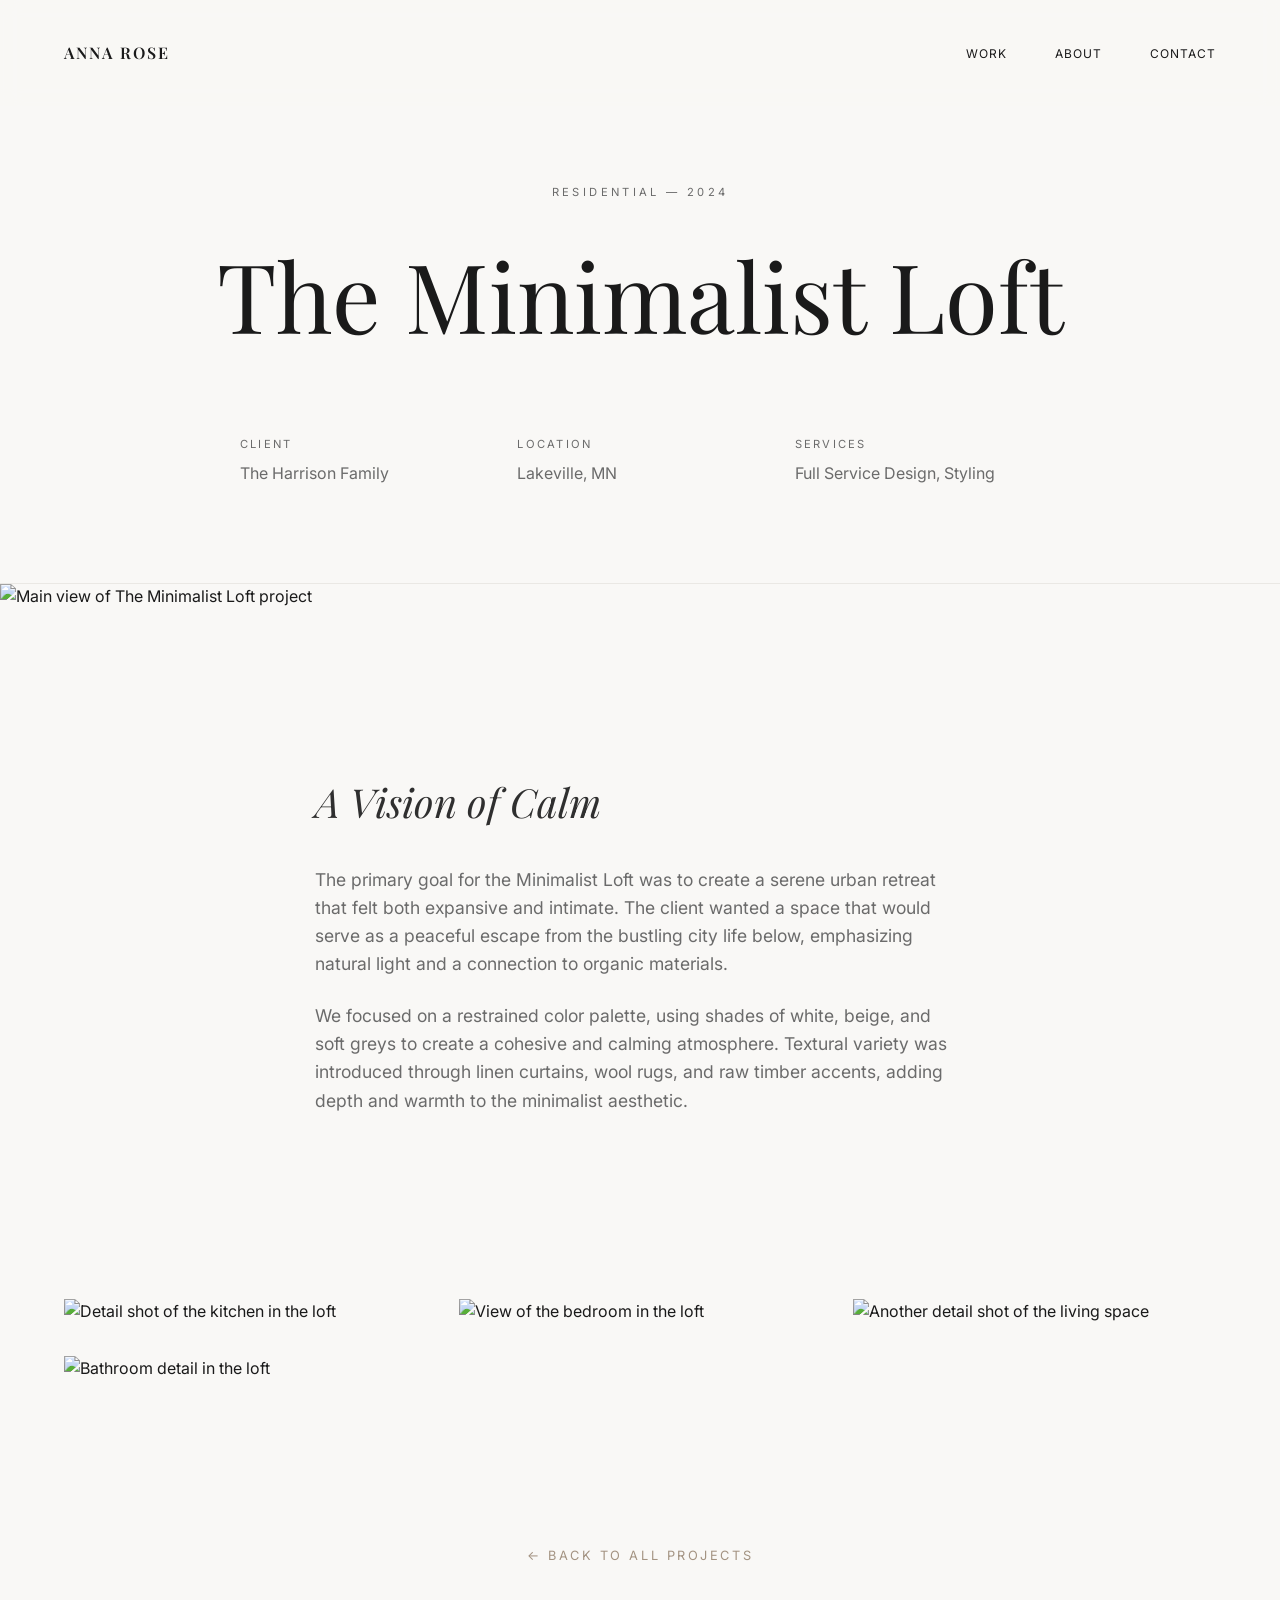
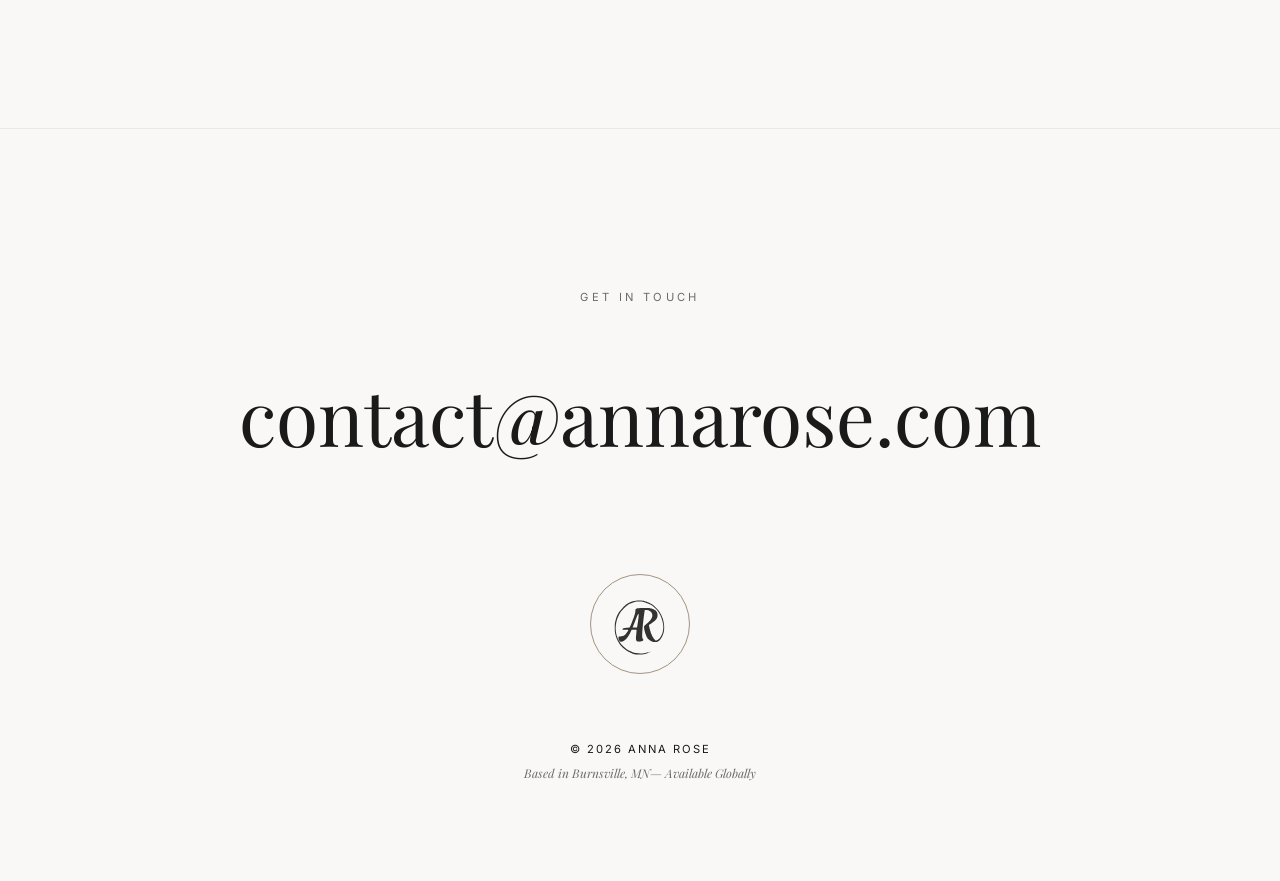
==== projects/project_template.html @ aa79d765 "Added other project pages. Descriptions still need to be done." ====
<!DOCTYPE html>
<html lang="en">
<head>
    <meta charset="UTF-8">
    <meta name="viewport" content="width=device-width, initial-scale=1.0">
    <title>Project Name | Anna Rose</title>
    <link rel="preconnect" href="https://fonts.googleapis.com">
    <link rel="preconnect" href="https://fonts.gstatic.com" crossorigin>
    <link href="https://fonts.googleapis.com/css2?family=Inter:wght@300;400&family=Playfair+Display:ital,wght@0,400;0,600;1,400&display=swap" rel="stylesheet">
    <link rel="stylesheet" href="../style.css">
    <link rel="stylesheet" href="style.css">
</head>
<body>

    <nav class="navbar">
        <a href="../index.html" class="logo">ANNA ROSE</a>
        <ul class="nav-links">
            <li><a href="../index.html#work">Work</a></li>
            <li><a href="../index.html#about">About</a></li>
            <li><a href="../index.html#contact">Contact</a></li>
        </ul>
    </nav>

    <main class="project-detail-page">
        <header class="project-header reveal">
            <div class="project-title-container">
                <span class="eyebrow">Residential — 2024</span>
                <h1>The Minimalist Loft</h1>
            </div>
            <div class="project-meta-grid">
                <div>
                    <h4>Client</h4>
                    <p>The Harrison Family</p>
                </div>
                <div>
                    <h4>Location</h4>
                    <p>Lakeville, MN</p>
                </div>
                <div>
                    <h4>Services</h4>
                    <p>Full Service Design, Styling</p>
                </div>
            </div>
        </header>

        <section class="project-hero-image reveal">
            <img src="../graphics/hero-image-1.jpg" alt="Main view of The Minimalist Loft project">
        </section>

        <section class="project-story reveal">
            <div class="story-content">
                <h3>A Vision of Calm</h3>
                <p>The primary goal for the Minimalist Loft was to create a serene urban retreat that felt both expansive and intimate. The client wanted a space that would serve as a peaceful escape from the bustling city life below, emphasizing natural light and a connection to organic materials.</p>
                <p>We focused on a restrained color palette, using shades of white, beige, and soft greys to create a cohesive and calming atmosphere. Textural variety was introduced through linen curtains, wool rugs, and raw timber accents, adding depth and warmth to the minimalist aesthetic.</p>
            </div>
        </section>

        <section class="project-gallery reveal">
            <div class="gallery-grid">
                <img src="../graphics/project-kitchen-portrait.jpg" alt="Detail shot of the kitchen in the loft">
                <img src="../graphics/project-lakeside-portrait.jpg" alt="View of the bedroom in the loft">
                <img src="../graphics/Rendering2.jpeg" alt="Another detail shot of the living space">
                <img src="../graphics/Rendering3.jpeg" alt="Bathroom detail in the loft">
            </div>
        </section>

        <div class="back-to-work reveal">
            <a href="../index.html#work">← Back to All Projects</a>
        </div>

    </main>

    <footer id="contact" class="reveal">
        <div class="footer-container">
            <span class="eyebrow">Get in Touch</span>
            <a href="mailto:contact@annarose.com" class="footer-email">contact@annarose.com</a>

            <div class="footer-stamp-area">
                <div class="seal">
                    <img src="../graphics/logo.svg" alt="AR" class="seal-logo">
                </div>

                <div class="footer-info">
                    <p class="copyright">&copy; 2026 Anna Rose</p>
                    <p class="location">Based in Burnsville, MN&mdash; Available Globally</p>
                </div>
            </div>
        </div>
    </footer>

    <script src="../script.js"></script>
</body>
</html>
---- style.css ----
:root {
    --bg: #F9F8F6; /* Warm off-white */
    --text: #1A1A1A;
    --secondary: #6B6B6B;
    --accent: #A39382;
    --gutter: 5vw;
}

* { margin: 0; padding: 0; box-sizing: border-box; }

body {
    background-color: var(--bg);
    color: var(--text);
    font-family: 'Inter', sans-serif;
    line-height: 1.6;
    overflow-x: hidden;
}

/* Typography */
h1, h2, h3 { font-family: 'Playfair Display', serif; font-weight: 400; }
em { font-family: 'Playfair Display', serif; font-style: italic; }
.eyebrow { 
    display: block; 
    text-transform: uppercase; 
    letter-spacing: 0.3em; 
    font-size: 0.7rem; 
    color: var(--secondary);
    margin-bottom: 1rem;
}

/* Navbar */
.navbar {
    display: flex;
    justify-content: space-between;
    align-items: center;
    padding: 2.5rem var(--gutter);
    position: fixed;
    width: 100%;
    top: 0;
    z-index: 1000;
    background: rgba(249, 248, 246, 0.8);
    backdrop-filter: blur(10px);
}

.logo { 
    font-family: 'Playfair Display', serif; 
    font-weight: 600; 
    letter-spacing: 2px; 
    text-decoration: none;
    color: var(--text);
}
.nav-links { display: flex; list-style: none; gap: 3rem; }
.nav-links a { text-decoration: none; color: var(--text); font-size: 0.75rem; text-transform: uppercase; letter-spacing: 1px; }

/* Hero */
.hero { min-height: 100vh; display: flex; align-items: center; padding: 0 var(--gutter); }
.hero-container { 
    display: grid; 
    grid-template-columns: 1.2fr 1fr; 
    gap: 4rem; 
    align-items: center; 
}
.hero h1 { font-size: clamp(2.5rem, 6vw, 5rem); line-height: 1.1; margin-bottom: 2rem; }
.hero p { max-width: 400px; color: var(--secondary); font-size: 1.1rem; }
.hero-image img { width: 100%; height: 70vh; object-fit: cover; }

.carousel {
    position: relative;
    width: 100%;
    height: 70vh; /* Matches your current hero image height */
    overflow: hidden;
}

.carousel-track {
    width: 100%;
    height: 100%;
    position: relative;
}

.slide {
    position: absolute;
    top: 0;
    left: 0;
    width: 100%;
    height: 100%;
    opacity: 0;
    transition: opacity 1.2s cubic-bezier(0.22, 1, 0.36, 1);
    z-index: 1;
}

.slide.active {
    opacity: 1;
    z-index: 2;
}

.slide img {
    width: 100%;
    height: 100%;
    object-fit: cover;
}

/* Navigation Dots */
.carousel-dots {
    position: absolute;
    bottom: 2rem;
    left: 50%;
    transform: translateX(-50%);
    display: flex;
    gap: 1rem;
    z-index: 10;
}

.dot {
    width: 8px;
    height: 8px;
    border: 1px solid var(--accent);
    border-radius: 50%;
    cursor: pointer;
    transition: background 0.3s ease;
}

.dot.active {
    background: var(--accent);
}

/* --- Thin Line Styling --- */
.section-header {
    margin-bottom: 4rem;
    padding: 0 var(--gutter);
}

.thin-line {
    border: none;
    border-top: 1px solid #EAE8E4; /* Very light gray for luxury feel */
    width: 100%;
    margin-top: 1.5rem;
}

/* --- The Selected Grid --- */
.structured-grid {
    display: grid;
    grid-template-columns: repeat(2, 1fr); /* 2-column layout for a cleaner look */
    gap: 4rem var(--gutter);
    padding: 0 var(--gutter) 10rem;
}

/* --- About Section --- */
.about {
    padding: 10rem var(--gutter);
}

.about-container {
    display: grid;
    grid-template-columns: 1fr 0.8fr; /* Text on left, image on right */
    gap: 4rem;
    align-items: center;
}

.about-text h3 {
    font-size: 2.5rem; /* A bit smaller than section headers */
    margin-bottom: 2rem;
    font-style: italic;
    opacity: 0.9;
}

.about-text p {
    color: var(--secondary);
    max-width: 50ch; /* Good for readability */
    margin-bottom: 1.5rem;
}

.about-image img {
    width: 100%;
    height: 60vh;
    object-fit: cover;
}
/* Project Card Structure */
.project-card {
    display: flex;
    flex-direction: column;
    text-decoration: none;
    color: inherit;
    transition: transform 0.4s cubic-bezier(0.22, 1, 0.36, 1);
}

.project-card:hover {
    transform: translateY(-8px);
}

.project-card .image-wrapper {
    width: 100%;
    aspect-ratio: 4/5; /* Consistent sizing makes it look like a grid */
    overflow: hidden;
    margin-bottom: 1.5rem;
}

.project-card img {
    width: 100%;
    height: 100%;
    object-fit: cover;
}

/* Statement Block */
.statement-block { grid-column: 3 / span 8; text-align: center; padding: 5rem 0; }
.statement-block h2 { font-size: clamp(1.5rem, 4vw, 3rem); font-style: italic; color: var(--text); opacity: 0.8; }

/* Services */
.services { padding: 10rem var(--gutter); border-top: 1px solid #EAE8E4; }
.services-header { margin-bottom: 4rem; }
.services-header h2 { font-size: 3rem; }
.service-row { 
    display: flex; 
    padding: 3rem 0; 
    border-bottom: 1px solid #EAE8E4; 
    gap: 4rem; 
}
.service-num { font-size: 0.8rem; color: var(--accent); padding-top: 0.5rem; }
.service-content h3 { font-size: 1.8rem; margin-bottom: 1rem; }
.service-content p { max-width: 500px; color: var(--secondary); }

/* Testimonial */
.testimonial { padding: 12rem var(--gutter); text-align: center; background-color: #F3F1EE; }
.quote-container p { font-family: 'Playfair Display', serif; font-size: clamp(1.8rem, 4vw, 3.2rem); font-style: italic; margin-bottom: 2.5rem; line-height: 1.3; }
.author { text-transform: uppercase; letter-spacing: 3px; font-size: 0.8rem; color: var(--accent); }

/* Footer Centralization */
footer {
    padding: 10rem var(--gutter) 6rem;
    text-align: center;
    background-color: var(--bg); /* Keeps it seamless with the body */
    border-top: 1px solid #EAE8E4;
}

.footer-container {
    max-width: 800px;
    margin: 0 auto;
    display: flex;
    flex-direction: column;
    align-items: center;
}

.footer-email {
    font-family: 'Playfair Display', serif;
    font-size: clamp(2rem, 6vw, 5rem);
    text-decoration: none;
    color: var(--text);
    display: inline-block;
    margin: 2rem 0 6rem;
    transition: opacity 0.4s ease;
    border-bottom: 1px solid transparent;
}

.footer-email:hover {
    opacity: 0.5;
    border-bottom: 1px solid var(--text);
}

/* The Stamp (Seal) Styling */
.footer-stamp-area {
    display: flex;
    flex-direction: column;
    align-items: center;
    gap: 2rem;
}

/* The Stamp (Seal) Container */
.seal {
    width: 100px;
    height: 100px;
    border: 1px solid var(--accent);
    border-radius: 50%;
    display: flex;
    align-items: center;
    justify-content: center;
    overflow: hidden;
    position: relative;
    margin: 0 auto 2rem;
    background-color: transparent;
    
    /* This creates the smooth 'light rotation' effect */
    transition: transform 0.8s cubic-bezier(0.16, 1, 0.3, 1);
}

/* The Image inside the seal */
.seal-logo {
    width: 70%; 
    height: auto;
    object-fit: contain;
    /* Keeps the logo matching your sophisticated color palette */
    filter: grayscale(100%); 
    opacity: 0.8;
    transition: opacity 0.4s ease;
}

/* The Subtle "Double Ring" Architectural Detail */
.seal::after {
    content: '';
    position: absolute;
    width: 110px;
    height: 110px;
    border: 1px solid rgba(163, 147, 130, 0.2);
    border-radius: 50%;
    pointer-events: none; /* Prevents the ring from interfering with clicks */
}

/* Hover Interaction: Light Rotation and Scale */
.seal:hover {
    /* Rotates 15 degrees and scales slightly for a 'stamped' feel */
    transform: rotate(15deg) scale(1.05);
}

.seal:hover .seal-logo {
    opacity: 1;
}

/* Typography Footer Info */
.footer-info {
    line-height: 2;
}

.footer-info .copyright {
    text-transform: uppercase;
    letter-spacing: 2px;
    font-size: 0.7rem;
    color: var(--text);
}

.footer-info .location {
    font-size: 0.75rem;
    color: var(--secondary);
    font-style: italic;
    font-family: 'Playfair Display', serif;
}
/* Reveal Animations */
.reveal { opacity: 0; transform: translateY(40px); transition: all 1.2s cubic-bezier(0.22, 1, 0.36, 1); }
.reveal.active { opacity: 1; transform: translateY(0); }

/* Responsive */
@media (max-width: 900px) {
    .hero-container { grid-template-columns: 1fr; }
    .editorial-grid { display: flex; flex-direction: column; gap: 8rem; }
    .project-small { margin-top: 0; }
    .service-row { flex-direction: column; gap: 1rem; }
    .footer-bottom { flex-direction: column; align-items: center; text-align: center; gap: 2rem; }
    .footer-location { text-align: center; }
    .structured-grid {
        grid-template-columns: 1fr; /* Single column for mobile */
        gap: 6rem;
    }

    .about-container {
        grid-template-columns: 1fr;
        gap: 4rem;
    }

    .about-image {
        grid-row: 1; /* Move image to the top on mobile */
    }
}
---- projects/style.css ----
/* --- Project Detail Page --- */
.project-detail-page {
    padding-top: 120px; /* Offset for fixed navbar */
}

.project-header {
    padding: 4rem var(--gutter) 6rem;
    text-align: center;
    border-bottom: 1px solid #EAE8E4;
}

.project-header h1 {
    font-size: clamp(3rem, 8vw, 6rem);
    margin-top: 1rem;
    margin-bottom: 4rem;
}

.project-meta-grid {
    display: grid;
    grid-template-columns: repeat(3, 1fr);
    gap: 2rem;
    max-width: 800px;
    margin: 0 auto;
    text-align: left;
}

.project-meta-grid h4 {
    text-transform: uppercase;
    letter-spacing: 0.2em;
    font-size: 0.7rem;
    color: var(--secondary);
    margin-bottom: 0.5rem;
    font-family: 'Inter', sans-serif;
    font-weight: 400;
}

.project-meta-grid p {
    color: var(--secondary);
}

.project-hero-image img {
    width: 100%;
    height: 85vh;
    object-fit: cover;
}

.project-story {
    padding: 10rem var(--gutter);
    display: flex;
    justify-content: center;
}

.story-content {
    max-width: 65ch;
}

.story-content h3 {
    font-size: 2.5rem;
    font-style: italic;
    margin-bottom: 2rem;
    opacity: 0.9;
}

.story-content p {
    color: var(--secondary);
    margin-bottom: 1.5rem;
    font-size: 1.1rem;
}

.project-gallery {
    padding: 0 var(--gutter) 10rem;
}

.gallery-grid {
    display: grid;
    grid-template-columns: repeat(auto-fit, minmax(350px, 1fr));
    gap: 2rem;
}

.gallery-grid img {
    width: 100%;
    height: auto;
    object-fit: cover;
}

.back-to-work {
    text-align: center;
    padding-bottom: 10rem;
}

.back-to-work a {
    color: var(--accent);
    text-decoration: none;
    text-transform: uppercase;
    letter-spacing: 0.2em;
    font-size: 0.8rem;
    border-bottom: 1px solid transparent;
    transition: border-color 0.3s;
}

.back-to-work a:hover {
    border-bottom: 1px solid var(--accent);
}

@media (max-width: 900px) {
    .project-meta-grid {
        grid-template-columns: 1fr;
        text-align: center;
        gap: 3rem;
    }
}
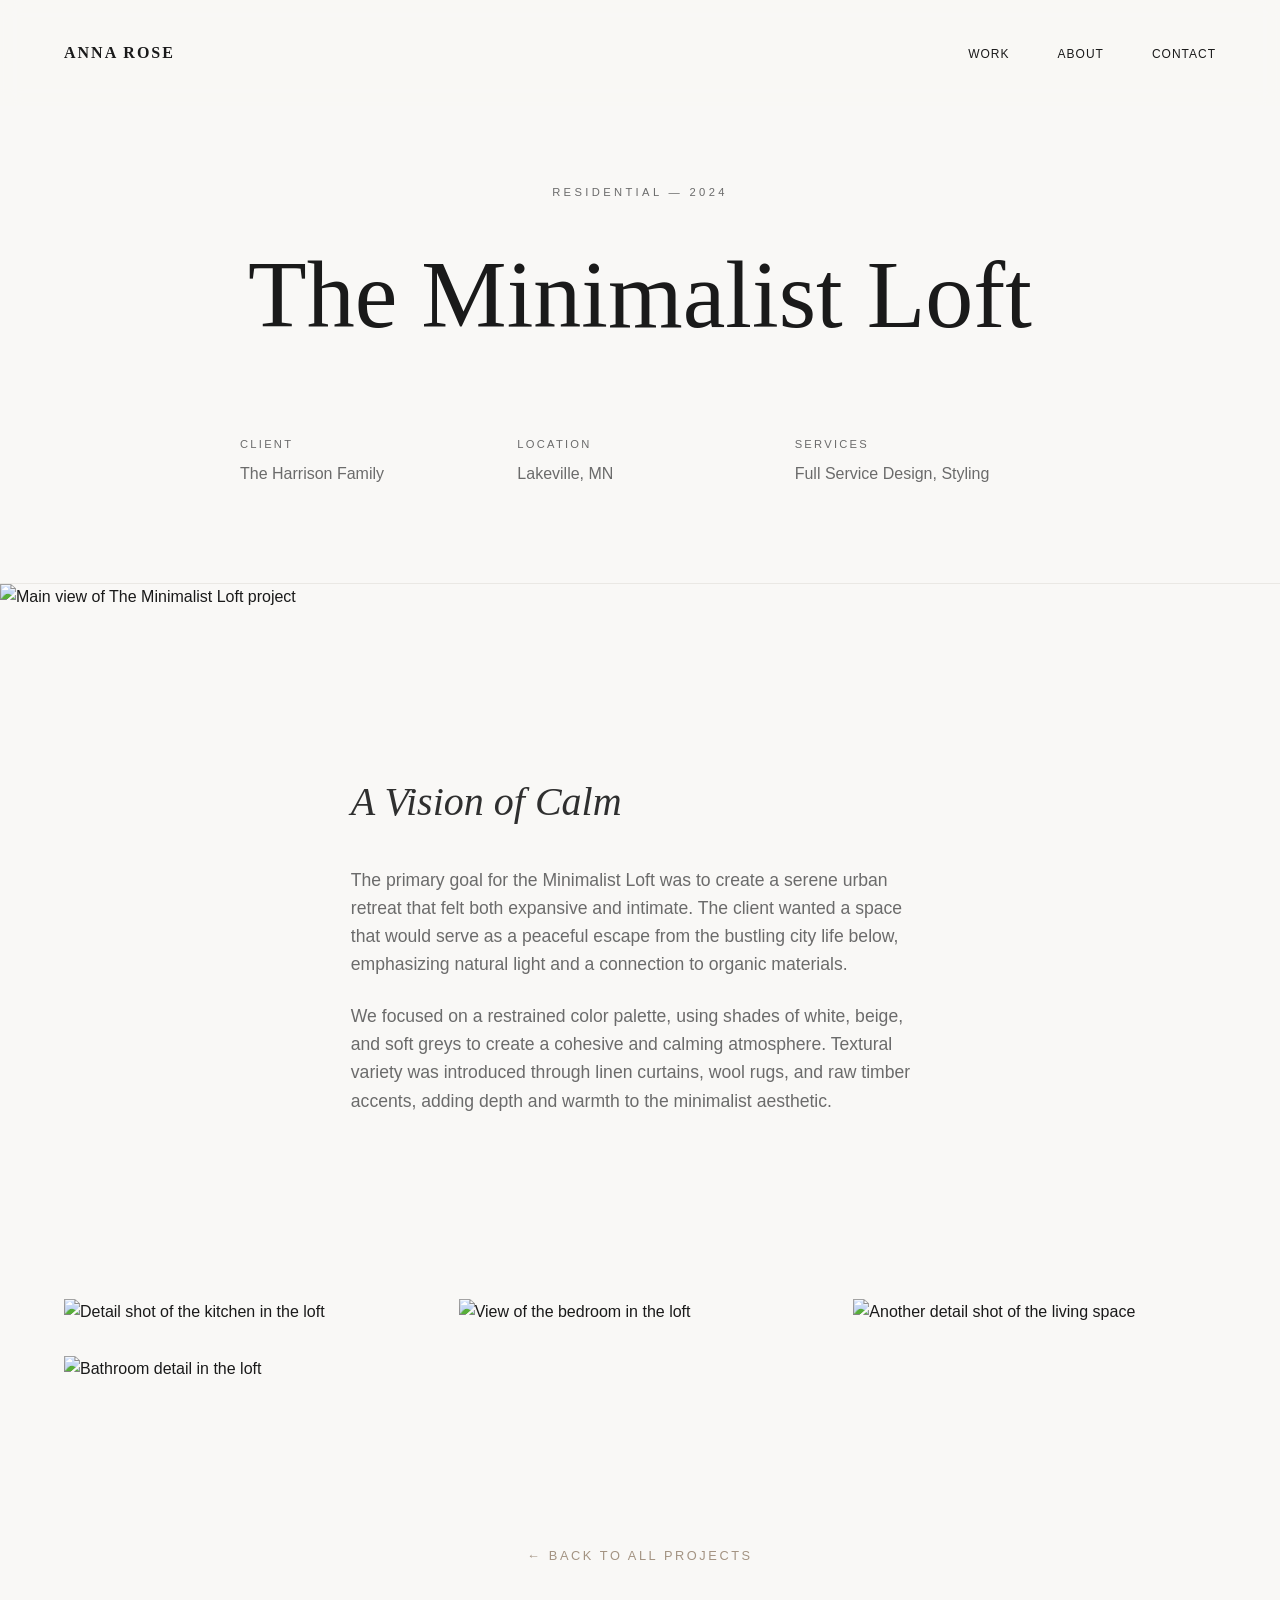
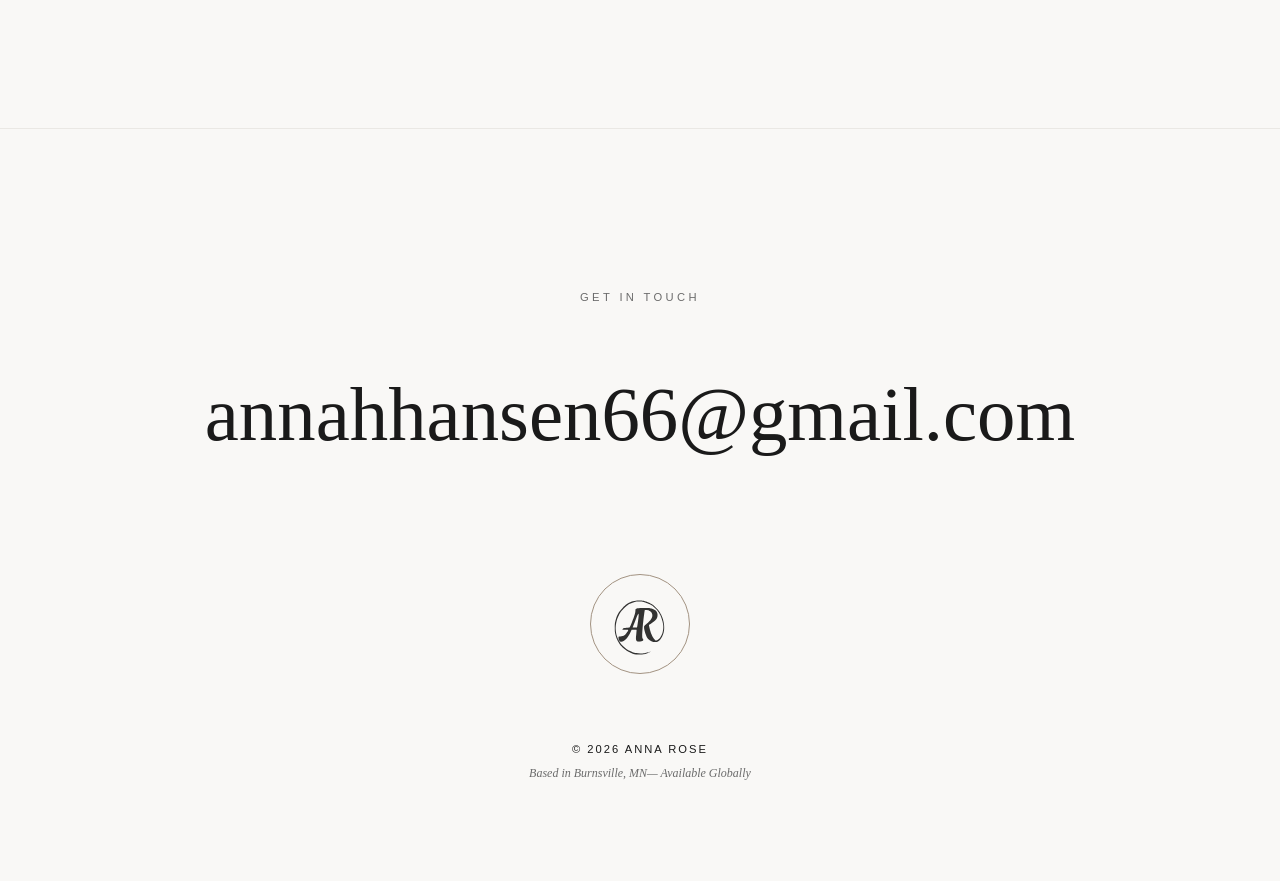
==== commit bf4ded88: "Added materials simulation project, updated project descriptions, and reorganized photo/file structu" ====
--- a/projects/project_template.html
+++ b/projects/project_template.html
@@ -73,7 +73,7 @@
     <footer id="contact" class="reveal">
         <div class="footer-container">
             <span class="eyebrow">Get in Touch</span>
-            <a href="mailto:contact@annarose.com" class="footer-email">contact@annarose.com</a>
+            <a href="mailto:annahhansen66@gmail.com" class="footer-email">annahhansen66@gmail.com</a>
 
             <div class="footer-stamp-area">
                 <div class="seal">
--- a/style.css
+++ b/style.css
@@ -11,14 +11,14 @@
 body {
     background-color: var(--bg);
     color: var(--text);
-    font-family: 'Inter', sans-serif;
+    font-family: "neue-haas-grotesk-text", sans-serif;
     line-height: 1.6;
     overflow-x: hidden;
 }
 
 /* Typography */
-h1, h2, h3 { font-family: 'Playfair Display', serif; font-weight: 400; }
-em { font-family: 'Playfair Display', serif; font-style: italic; }
+h1, h2, h3 { font-family: "lust-display", serif; font-weight: 400; }
+em { font-family: "lust-display", serif; font-style: italic; }
 .eyebrow { 
     display: block; 
     text-transform: uppercase; 
@@ -43,7 +43,7 @@
 }
 
 .logo { 
-    font-family: 'Playfair Display', serif; 
+    font-family: "lust-display", serif; 
     font-weight: 600; 
     letter-spacing: 2px; 
     text-decoration: none;
@@ -220,7 +220,7 @@
 
 /* Testimonial */
 .testimonial { padding: 12rem var(--gutter); text-align: center; background-color: #F3F1EE; }
-.quote-container p { font-family: 'Playfair Display', serif; font-size: clamp(1.8rem, 4vw, 3.2rem); font-style: italic; margin-bottom: 2.5rem; line-height: 1.3; }
+.quote-container p { font-family: "lust-display", serif; font-size: clamp(1.8rem, 4vw, 3.2rem); font-style: italic; margin-bottom: 2.5rem; line-height: 1.3; }
 .author { text-transform: uppercase; letter-spacing: 3px; font-size: 0.8rem; color: var(--accent); }
 
 /* Footer Centralization */
@@ -240,7 +240,7 @@
 }
 
 .footer-email {
-    font-family: 'Playfair Display', serif;
+    font-family: "lust-display", serif;
     font-size: clamp(2rem, 6vw, 5rem);
     text-decoration: none;
     color: var(--text);
@@ -329,7 +329,7 @@
     font-size: 0.75rem;
     color: var(--secondary);
     font-style: italic;
-    font-family: 'Playfair Display', serif;
+    font-family: "lust-display", serif;
 }
 /* Reveal Animations */
 .reveal { opacity: 0; transform: translateY(40px); transition: all 1.2s cubic-bezier(0.22, 1, 0.36, 1); }
@@ -339,6 +339,24 @@
 @media (max-width: 900px) {
     .hero-container { grid-template-columns: 1fr; }
     .editorial-grid { display: flex; flex-direction: column; gap: 8rem; }
+
+    /* On mobile, give eyebrows some top margin to ensure they have space when layouts stack.
+       We then reduce the padding on their parent sections to maintain the original total spacing. */
+    .eyebrow {
+        margin-top: 6rem;
+    }
+    .about,
+    .services,
+    footer {
+        padding-top: 4rem;
+    }
+    .testimonial {
+        padding-top: 6rem;
+    }
+    .hero .eyebrow {
+        margin-top: 0; /* The hero is vertically centered, so no extra margin needed. */
+    }
+
     .project-small { margin-top: 0; }
     .service-row { flex-direction: column; gap: 1rem; }
     .footer-bottom { flex-direction: column; align-items: center; text-align: center; gap: 2rem; }
--- a/projects/style.css
+++ b/projects/style.css
@@ -30,7 +30,7 @@
     font-size: 0.7rem;
     color: var(--secondary);
     margin-bottom: 0.5rem;
-    font-family: 'Inter', sans-serif;
+    font-family: "neue-haas-grotesk-text", sans-serif;
     font-weight: 400;
 }
 
